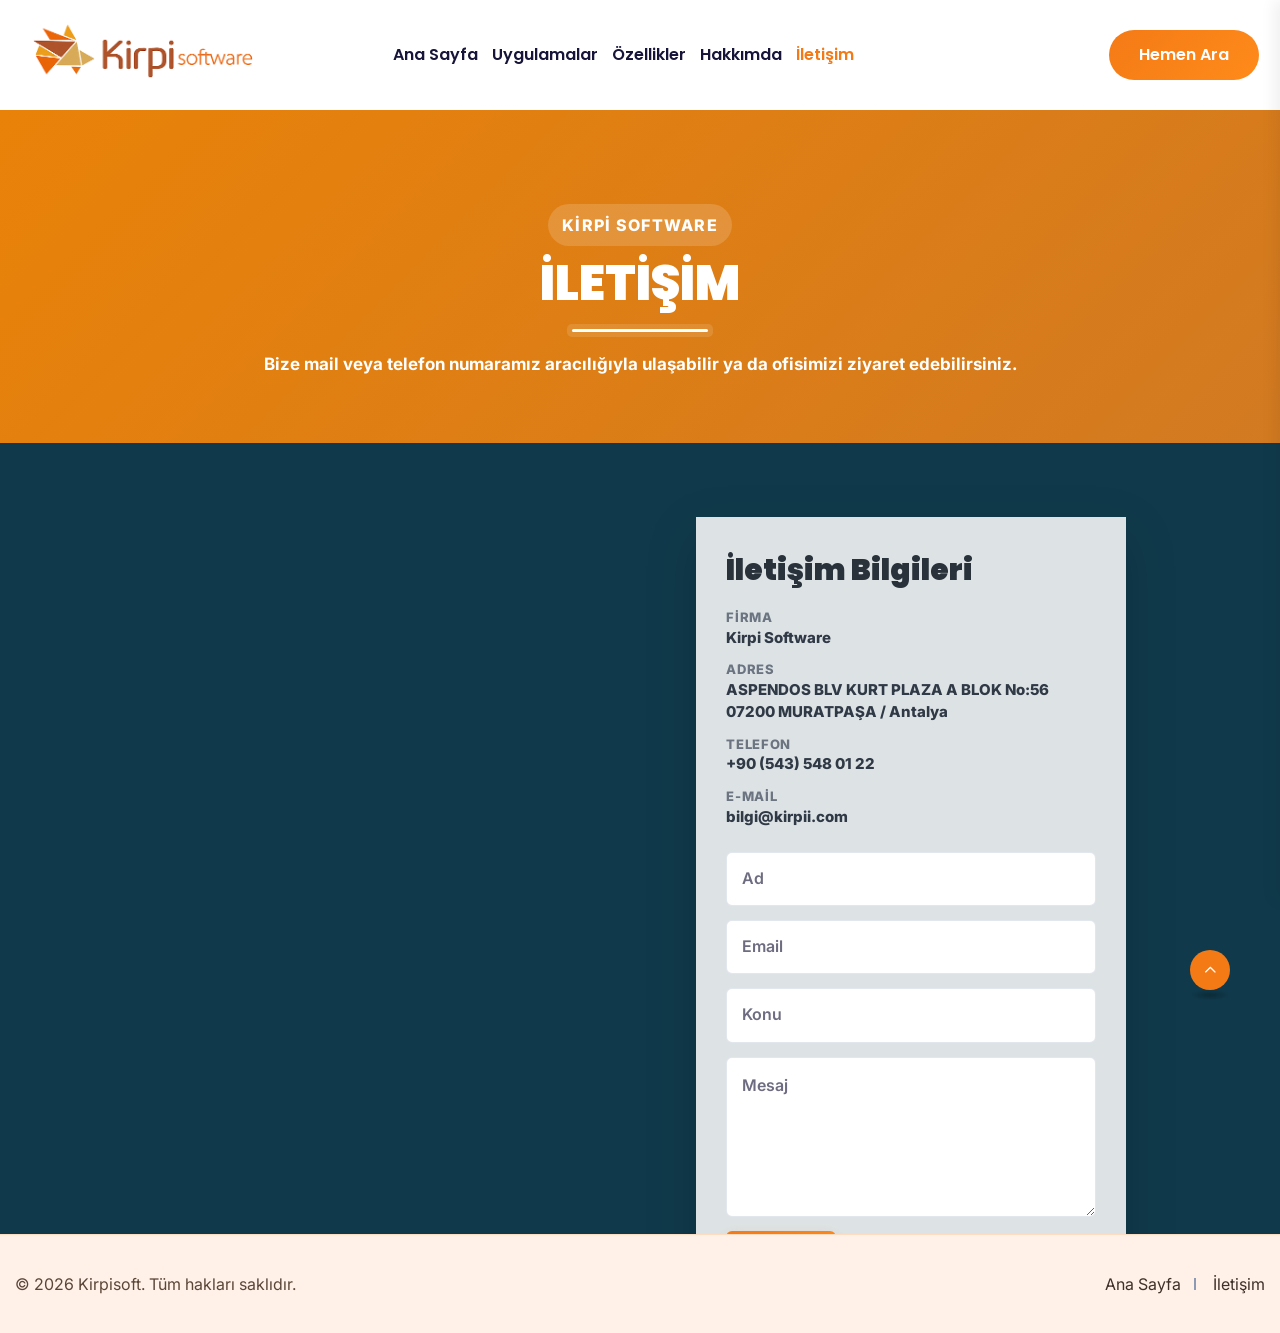
==== iletisim.html @ 0a29ffe2 "Add dedicated contact page" ====
<!doctype html>
<html class="no-js" lang="tr">

<head>
    <meta charset="utf-8">
    <meta http-equiv="x-ua-compatible" content="ie=edge">
    <title>İletişim - Kirpisoft</title>
    <meta name="description" content="Kirpisoft iletişim bilgileri, adres ve mesaj formu.">
    <meta name="viewport" content="width=device-width, initial-scale=1">

    <link rel="shortcut icon" type="image/x-icon" href="assets/img/favicon.png">
    <link rel="stylesheet" href="assets/css/bootstrap.min.css">
    <link rel="stylesheet" href="assets/css/animate.min.css">
    <link rel="stylesheet" href="assets/css/magnific-popup.css">
    <link rel="stylesheet" href="assets/css/fontawesome-all.min.css">
    <link rel="stylesheet" href="assets/css/flaticon-skillgro.css">
    <link rel="stylesheet" href="assets/css/flaticon-skillgro-new.css">
    <link rel="stylesheet" href="assets/css/swiper-bundle.min.css">
    <link rel="stylesheet" href="assets/css/default-icons.css">
    <link rel="stylesheet" href="assets/css/select2.min.css">
    <link rel="stylesheet" href="assets/css/odometer.css">
    <link rel="stylesheet" href="assets/css/aos.css">
    <link rel="stylesheet" href="assets/css/plyr.css">
    <link rel="stylesheet" href="assets/css/spacing.css">
    <link rel="stylesheet" href="assets/css/tg-cursor.css">
    <link rel="stylesheet" href="assets/css/main.css">
    <link rel="stylesheet" href="assets/css/kirpisoft-responsive.css">
    <link rel="stylesheet" href="assets/css/kirpisoft-brand.css">

    <style>
        .kirpisoft-logo{display:inline-flex;align-items:center;text-decoration:none}.tgmenu__action .mini-cart-icon{display:none}.header-search{display:none!important}
    </style>
</head>

<body>
    <button class="scroll__top scroll-to-target" data-target="html">
        <i class="tg-flaticon-arrowhead-up"></i>
    </button>

    <header>
        <div id="header-fixed-height"></div>
        <div id="sticky-header" class="tg-header__area tg-header__style-seven">
            <div class="container custom-container">
                <div class="row">
                    <div class="col-12">
                        <div class="tgmenu__wrap">
                            <nav class="tgmenu__nav">
                                <div class="logo">
                                    <a href="index.html" class="kirpisoft-logo"><img src="assets/img/logo/kirpisoftware-logo.png" alt="Kirpi software"></a>
                                </div>
                                <div class="tgmenu__navbar-wrap tgmenu__main-menu d-none d-xl-flex">
                                    <ul class="navigation">
                                        <li><a href="index.html">Ana Sayfa</a></li>
                                        <li><a href="index.html#uygulamalar">Uygulamalar</a></li>
                                        <li><a href="index.html#ozellikler">Özellikler</a></li>
                                        <li><a href="index.html#hakkimizda">Hakkımda</a></li>
                                        <li class="active"><a href="iletisim.html">İletişim</a></li>
                                    </ul>
                                </div>
                                <div class="tgmenu__action tgmenu__action-seven">
                                    <ul class="list-wrap">
                                        <li class="header-btn">
                                            <a href="tel:+905435480122" class="btn">Hemen Ara</a>
                                        </li>
                                    </ul>
                                </div>
                                <div class="mobile-login-btn">
                                    <a href="tel:+905435480122"><img src="assets/img/icons/user.svg" alt="" class="injectable"></a>
                                </div>
                                <div class="mobile-nav-toggler"><i class="tg-flaticon-menu-1"></i></div>
                            </nav>
                        </div>
                        <div class="tgmobile__menu">
                            <nav class="tgmobile__menu-box">
                                <div class="close-btn"><i class="tg-flaticon-close-1"></i></div>
                                <div class="nav-logo">
                                    <a href="index.html" class="kirpisoft-logo"><img src="assets/img/logo/kirpisoftware-logo.png" alt="Kirpi software"></a>
                                </div>
                                <div class="tgmobile__menu-outer"></div>
                                <div class="social-links">
                                    <ul class="list-wrap">
                                        <li><a href="tel:+905435480122"><i class="fas fa-phone"></i></a></li>
                                        <li><a href="mailto:bilgi@kirpii.com"><i class="fas fa-envelope"></i></a></li>
                                    </ul>
                                </div>
                            </nav>
                        </div>
                        <div class="tgmobile__menu-backdrop"></div>
                    </div>
                </div>
            </div>
        </div>
    </header>

    <main class="main-area fix">
        <section class="kirpisoft-contact-hero">
            <div class="container">
                <div class="kirpisoft-contact-heading text-center">
                    <span class="sub-title">Kirpi Software</span>
                    <h1>İletişim</h1>
                    <p>Bize mail veya telefon numaramız aracılığıyla ulaşabilir ya da ofisimizi ziyaret edebilirsiniz.</p>
                </div>
            </div>
        </section>

        <section class="kirpisoft-contact-map">
            <iframe title="Kirpi Software Konum" src="https://maps.google.com/maps?q=Aspendos%20Blv%20Kurt%20Plaza%20A%20Blok%20No%2056%2007200%20Muratpa%C5%9Fa%20Antalya&t=k&z=13&ie=UTF8&iwloc=&output=embed" loading="lazy"></iframe>
            <div class="kirpisoft-contact-card">
                <h2>İletişim Bilgileri</h2>
                <ul class="list-wrap kirpisoft-contact-list">
                    <li>
                        <span>Firma</span>
                        <strong>Kirpi Software</strong>
                    </li>
                    <li>
                        <span>Adres</span>
                        <strong>ASPENDOS BLV KURT PLAZA A BLOK No:56 07200 MURATPAŞA / Antalya</strong>
                    </li>
                    <li>
                        <span>Telefon</span>
                        <strong><a href="tel:+905435480122">+90 (543) 548 01 22</a></strong>
                    </li>
                    <li>
                        <span>E-mail</span>
                        <strong><a href="mailto:bilgi@kirpii.com">bilgi@kirpii.com</a></strong>
                    </li>
                </ul>
                <form class="kirpisoft-contact-form" action="mailto:bilgi@kirpii.com" method="post" enctype="text/plain">
                    <input type="text" name="Ad" placeholder="Ad">
                    <input type="email" name="Email" placeholder="Email">
                    <input type="text" name="Konu" placeholder="Konu">
                    <textarea name="Mesaj" placeholder="Mesaj"></textarea>
                    <button type="submit" class="btn">Gönder</button>
                </form>
            </div>
        </section>
    </main>

    <footer class="footer__area footer__area-five">
        <div class="footer__bottom-two">
            <div class="container">
                <div class="row align-items-center">
                    <div class="col-md-7">
                        <div class="copy-right-text">
                            <p>© 2026 Kirpisoft. Tüm hakları saklıdır.</p>
                        </div>
                    </div>
                    <div class="col-md-5">
                        <div class="footer__bottom-menu">
                            <ul class="list-wrap">
                                <li><a href="index.html">Ana Sayfa</a></li>
                                <li><a href="iletisim.html">İletişim</a></li>
                            </ul>
                        </div>
                    </div>
                </div>
            </div>
        </div>
    </footer>

    <script src="assets/js/vendor/jquery-3.6.0.min.js"></script>
    <script src="assets/js/bootstrap.min.js"></script>
    <script src="assets/js/imagesloaded.pkgd.min.js"></script>
    <script src="assets/js/jquery.magnific-popup.min.js"></script>
    <script src="assets/js/jquery.odometer.min.js"></script>
    <script src="assets/js/jquery.appear.js"></script>
    <script src="assets/js/tween-max.min.js"></script>
    <script src="assets/js/select2.min.js"></script>
    <script src="assets/js/swiper-bundle.min.js"></script>
    <script src="assets/js/jquery.marquee.min.js"></script>
    <script src="assets/js/tg-cursor.min.js"></script>
    <script src="assets/js/vivus.min.js"></script>
    <script src="assets/js/ajax-form.js"></script>
    <script src="assets/js/svg-inject.min.js"></script>
    <script src="assets/js/jquery.circleType.js"></script>
    <script src="assets/js/jquery.lettering.min.js"></script>
    <script src="assets/js/plyr.min.js"></script>
    <script src="assets/js/wow.min.js"></script>
    <script src="assets/js/aos.js"></script>
    <script src="assets/js/main.js"></script>
    <script>
        SVGInject(document.querySelectorAll("img.injectable"));
    </script>
</body>

</html>
---- assets/css/default-icons.css ----
@font-face {
    font-family: "flaticon_tg_default";
    src: url("../fonts/flat-icon/flaticon_tg_default.ttf?e3deef4d25a8a816ffcc2046eac5a266") format("truetype"),
url("../fonts/flat-icon/flaticon_tg_default.woff?e3deef4d25a8a816ffcc2046eac5a266") format("woff"),
url("../fonts/flat-icon/flaticon_tg_default.woff2?e3deef4d25a8a816ffcc2046eac5a266") format("woff2"),
url("../fonts/flat-icon/flaticon_tg_default.eot?e3deef4d25a8a816ffcc2046eac5a266#iefix") format("embedded-opentype"),
url("../fonts/flat-icon/flaticon_tg_default.svg?e3deef4d25a8a816ffcc2046eac5a266#flaticon_tg_default") format("svg");
}

i[class^="tg-flaticon-"]:before, i[class*=" tg-flaticon-"]:before {
    font-family: flaticon_tg_default !important;
    font-style: normal;
    font-weight: normal !important;
    font-variant: normal;
    text-transform: none;
    line-height: 1;
    -webkit-font-smoothing: antialiased;
    -moz-osx-font-smoothing: grayscale;
}
[class*="tg-flaticon-"] {
    display: block;
    line-height: 0;
}

.tg-flaticon-menu:before {
    content: "\f101";
}
.tg-flaticon-menu-1:before {
    content: "\f102";
}
.tg-flaticon-dots-menu:before {
    content: "\f103";
}
.tg-flaticon-menu-2:before {
    content: "\f104";
}
.tg-flaticon-close:before {
    content: "\f105";
}
.tg-flaticon-close-1:before {
    content: "\f106";
}
.tg-flaticon-arrowhead-up:before {
    content: "\f107";
}
.tg-flaticon-arrow-up:before {
    content: "\f108";
}
.tg-flaticon-plus:before {
    content: "\f109";
}
.tg-flaticon-minus-sign:before {
    content: "\f10a";
}
---- assets/css/spacing.css ----
.mt-5{margin-top:5px}.mt-10{margin-top:10px}.mt-15{margin-top:15px}.mt-20{margin-top:20px}.mt-25{margin-top:25px}.mt-30{margin-top:30px}.mt-35{margin-top:35px}.mt-40{margin-top:40px}.mt-45{margin-top:45px}.mt-50{margin-top:50px}.mt-55{margin-top:55px}.mt-60{margin-top:60px}.mt-65{margin-top:65px}.mt-70{margin-top:70px}.mt-75{margin-top:75px}.mt-80{margin-top:80px}.mt-85{margin-top:85px}.mt-90{margin-top:90px}.mt-95{margin-top:95px}.mt-100{margin-top:100px}.mt-105{margin-top:105px}.mt-110{margin-top:110px}.mt-115{margin-top:115px}.mt-120{margin-top:120px}.mt-125{margin-top:125px}.mt-130{margin-top:130px}.mt-135{margin-top:135px}.mt-140{margin-top:140px}.mt-145{margin-top:145px}.mt-150{margin-top:150px}.mt-155{margin-top:155px}.mt-160{margin-top:160px}.mt-165{margin-top:165px}.mt-170{margin-top:170px}.mt-175{margin-top:175px}.mt-180{margin-top:180px}.mt-185{margin-top:185px}.mt-190{margin-top:190px}.mt-195{margin-top:195px}.mt-200{margin-top:200px}.mt-205{margin-top:205px}.mt-210{margin-top:210px}.mt-215{margin-top:215px}.mt-220{margin-top:220px}.mt-225{margin-top:225px}.mt-230{margin-top:230px}.mt-235{margin-top:235px}.mt-240{margin-top:240px}.mt-245{margin-top:245px}.mt-250{margin-top:250px}.mb-5{margin-bottom:5px}.mb-10{margin-bottom:10px}.mb-15{margin-bottom:15px}.mb-20{margin-bottom:20px}.mb-25{margin-bottom:25px}.mb-30{margin-bottom:30px}.mb-35{margin-bottom:35px}.mb-40{margin-bottom:40px}.mb-45{margin-bottom:45px}.mb-50{margin-bottom:50px}.mb-55{margin-bottom:55px}.mb-60{margin-bottom:60px}.mb-65{margin-bottom:65px}.mb-70{margin-bottom:70px}.mb-75{margin-bottom:75px}.mb-80{margin-bottom:80px}.mb-85{margin-bottom:85px}.mb-90{margin-bottom:90px}.mb-95{margin-bottom:95px}.mb-100{margin-bottom:100px}.mb-105{margin-bottom:105px}.mb-110{margin-bottom:110px}.mb-115{margin-bottom:115px}.mb-120{margin-bottom:120px}.mb-125{margin-bottom:125px}.mb-130{margin-bottom:130px}.mb-135{margin-bottom:135px}.mb-140{margin-bottom:140px}.mb-145{margin-bottom:145px}.mb-150{margin-bottom:150px}.mb-155{margin-bottom:155px}.mb-160{margin-bottom:160px}.mb-165{margin-bottom:165px}.mb-170{margin-bottom:170px}.mb-175{margin-bottom:175px}.mb-180{margin-bottom:180px}.mb-185{margin-bottom:185px}.mb-190{margin-bottom:190px}.mb-195{margin-bottom:195px}.mb-200{margin-bottom:200px}.mb-205{margin-bottom:205px}.mb-210{margin-bottom:210px}.mb-215{margin-bottom:215px}.mb-220{margin-bottom:220px}.mb-225{margin-bottom:225px}.mb-230{margin-bottom:230px}.mb-235{margin-bottom:235px}.mb-240{margin-bottom:240px}.mb-245{margin-bottom:245px}.mb-250{margin-bottom:250px}.pt-5{padding-top:5px}.pt-10{padding-top:10px}.pt-15{padding-top:15px}.pt-20{padding-top:20px}.pt-25{padding-top:25px}.pt-30{padding-top:30px}.pt-35{padding-top:35px}.pt-40{padding-top:40px}.pt-45{padding-top:45px}.pt-50{padding-top:50px}.pt-55{padding-top:55px}.pt-60{padding-top:60px}.pt-65{padding-top:65px}.pt-70{padding-top:70px}.pt-75{padding-top:75px}.pt-80{padding-top:80px}.pt-85{padding-top:85px}.pt-90{padding-top:90px}.pt-95{padding-top:95px}.pt-100{padding-top:100px}.pt-105{padding-top:105px}.pt-110{padding-top:110px}.pt-115{padding-top:115px}.pt-120{padding-top:120px}.pt-125{padding-top:125px}.pt-130{padding-top:130px}.pt-135{padding-top:135px}.pt-140{padding-top:140px}.pt-145{padding-top:145px}.pt-150{padding-top:150px}.pt-155{padding-top:155px}.pt-160{padding-top:160px}.pt-165{padding-top:165px}.pt-170{padding-top:170px}.pt-175{padding-top:175px}.pt-180{padding-top:180px}.pt-185{padding-top:185px}.pt-190{padding-top:190px}.pt-195{padding-top:195px}.pt-200{padding-top:200px}.pt-205{padding-top:205px}.pt-210{padding-top:210px}.pt-215{padding-top:215px}.pt-220{padding-top:220px}.pt-225{padding-top:225px}.pt-230{padding-top:230px}.pt-235{padding-top:235px}.pt-240{padding-top:240px}.pt-245{padding-top:245px}.pt-250{padding-top:250px}.pb-5{padding-bottom:5px}.pb-10{padding-bottom:10px}.pb-15{padding-bottom:15px}.pb-20{padding-bottom:20px}.pb-25{padding-bottom:25px}.pb-30{padding-bottom:30px}.pb-35{padding-bottom:35px}.pb-40{padding-bottom:40px}.pb-45{padding-bottom:45px}.pb-50{padding-bottom:50px}.pb-55{padding-bottom:55px}.pb-60{padding-bottom:60px}.pb-65{padding-bottom:65px}.pb-70{padding-bottom:70px}.pb-75{padding-bottom:75px}.pb-80{padding-bottom:80px}.pb-85{padding-bottom:85px}.pb-90{padding-bottom:90px}.pb-95{padding-bottom:95px}.pb-100{padding-bottom:100px}.pb-105{padding-bottom:105px}.pb-110{padding-bottom:110px}.pb-115{padding-bottom:115px}.pb-120{padding-bottom:120px}.pb-125{padding-bottom:125px}.pb-130{padding-bottom:130px}.pb-135{padding-bottom:135px}.pb-140{padding-bottom:140px}.pb-145{padding-bottom:145px}.pb-150{padding-bottom:150px}.pb-155{padding-bottom:155px}.pb-160{padding-bottom:160px}.pb-165{padding-bottom:165px}.pb-170{padding-bottom:170px}.pb-175{padding-bottom:175px}.pb-180{padding-bottom:180px}.pb-185{padding-bottom:185px}.pb-190{padding-bottom:190px}.pb-195{padding-bottom:195px}.pb-200{padding-bottom:200px}.pb-205{padding-bottom:205px}.pb-210{padding-bottom:210px}.pb-215{padding-bottom:215px}.pb-220{padding-bottom:220px}.pb-225{padding-bottom:225px}.pb-230{padding-bottom:230px}.pb-235{padding-bottom:235px}.pb-240{padding-bottom:240px}.pb-245{padding-bottom:245px}.pb-250{padding-bottom:250px}
---- assets/css/tg-cursor.css ----
.cb-cursor {
    position: fixed;
    top: 0;
    left: 0;
    z-index: 1100;
    contain: layout style size;
    pointer-events: none;
    will-change: transform;
    -webkit-transition: opacity 3s, color 0.4s;
    -o-transition: opacity 3s, color 0.4s;
    -moz-transition: opacity 3s, color 0.4s;
    transition: opacity 3s, color 0.4s;
    /* mix-blend-mode: exclusion; */
}
.cb-cursor:before {
    content: "";
    position: absolute;
    top: -25px;
    left: -25px;
    width: 50px;
    height: 50px;
    -webkit-transform: scale(0);
    -moz-transform: scale(0);
    -ms-transform: scale(0);
    -o-transform: scale(0);
    transform: scale(0);
    background: var(--tg-theme-primary);
    -webkit-border-radius: 50%;
    -moz-border-radius: 50%;
    border-radius: 50%;
    -webkit-transition: opacity 1s, -webkit-transform 0.3s ease-in-out;
    transition: opacity 1s, -webkit-transform 0.3s ease-in-out;
    -o-transition: opacity 1s, -o-transform 0.3s ease-in-out;
    -moz-transition: transform 0.3s ease-in-out, opacity 1s, -moz-transform 0.3s ease-in-out;
    transition: transform 0.3s ease-in-out, opacity 1s;
    transition: transform 0.3s ease-in-out, opacity 1s, -webkit-transform 0.3s ease-in-out, -moz-transform 0.3s ease-in-out, -o-transform 0.3s ease-in-out;
    opacity: 1 !important;
}
.cb-cursor-text {
    position: absolute;
    top: -50px;
    left: -50px;
    width: 100px;
    height: 100px;
    display: -webkit-box;
    display: -webkit-flex;
    display: -moz-box;
    display: -ms-flexbox;
    display: flex;
    -webkit-box-align: center;
    -webkit-align-items: center;
    -moz-box-align: center;
    -ms-flex-align: center;
    align-items: center;
    -webkit-box-pack: center;
    -webkit-justify-content: center;
    -moz-box-pack: center;
    -ms-flex-pack: center;
    justify-content: center;
    -webkit-transform: scale(0) rotate(10deg);
    -moz-transform: scale(0) rotate(10deg);
    -ms-transform: scale(0) rotate(10deg);
    -o-transform: scale(0) rotate(10deg);
    transform: scale(0) rotate(10deg);
    opacity: 0;
    color: white;
    font-weight: 700;
    font-size: 14px;
    line-height: 18px;
    text-align: center;
    text-transform: uppercase;
    letter-spacing: 0;
    -webkit-transition: opacity 0.4s, -webkit-transform 0.3s;
    transition: opacity 0.4s, -webkit-transform 0.3s;
    -o-transition: opacity 0.4s, -o-transform 0.3s;
    -moz-transition: opacity 0.4s, transform 0.3s, -moz-transform 0.3s;
    transition: opacity 0.4s, transform 0.3s;
    transition: opacity 0.4s, transform 0.3s, -webkit-transform 0.3s, -moz-transform 0.3s, -o-transform 0.3s;
}
@supports (mix-blend-mode: exclusion) {
    .cb-cursor.-exclusion,
    .cb-cursor.-opaque {
        mix-blend-mode: exclusion;
    }
}
@supports (mix-blend-mode: exclusion) {
    .cb-cursor.-exclusion:before,
    .cb-cursor.-opaque:before {
        background: white;
    }
}
.cb-cursor.-normal, .cb-cursor.-text {
    mix-blend-mode: normal;
}
.cb-cursor.-black {
    color: #182029;
}
.cb-cursor.-black::before {
    background: currentColor;
    opacity: .95 !important;
}
.cb-cursor.-theme {
    color: var(--tg-theme-primary);
}
.cb-cursor.-theme .cb-cursor-text {
    font-weight: var(--tg-fw-extra-bold);
    color: var(--tg-common-color-black-2);
}
.cb-cursor.-theme::before {
    background: currentColor;
    opacity: .95 !important;
}
.cb-cursor.-inverse {
    color: white;
}
.cb-cursor.-visible:before {
    -webkit-transform: scale(0.2);
    -moz-transform: scale(0.2);
    -ms-transform: scale(0.2);
    -o-transform: scale(0.2);
    transform: scale(0.2);
}
.cb-cursor.-visible.-active:before {
    -webkit-transform: scale(0.23);
    -moz-transform: scale(0.23);
    -ms-transform: scale(0.23);
    -o-transform: scale(0.23);
    transform: scale(0.23);
    -webkit-transition-duration: 0.2s;
    -moz-transition-duration: 0.2s;
    -o-transition-duration: 0.2s;
    transition-duration: 0.2s;
}
.cb-cursor.-pointer:before {
    -webkit-transform: scale(0.15);
    -moz-transform: scale(0.15);
    -ms-transform: scale(0.15);
    -o-transform: scale(0.15);
    transform: scale(0.15);
}
.cb-cursor.-text:before {
    opacity: 0.85;
    -webkit-transform: scale(1.7);
    -moz-transform: scale(1.7);
    -ms-transform: scale(1.7);
    -o-transform: scale(1.7);
    transform: scale(1.7);
}
.cb-cursor.-text .cb-cursor-text {
    opacity: 1;
    -webkit-transform: scale(1);
    -moz-transform: scale(1);
    -ms-transform: scale(1);
    -o-transform: scale(1);
    transform: scale(1);
}
.cb-cursor.-text.-active:before {
    -webkit-transform: scale(1.6);
    -moz-transform: scale(1.6);
    -ms-transform: scale(1.6);
    -o-transform: scale(1.6);
    transform: scale(1.6);
    -webkit-transition-duration: 0.2s;
    -moz-transition-duration: 0.2s;
    -o-transition-duration: 0.2s;
    transition-duration: 0.2s;
}
.cb-cursor.-opaque:before {
    -webkit-transform: scale(1.32);
    -moz-transform: scale(1.32);
    -ms-transform: scale(1.32);
    -o-transform: scale(1.32);
    transform: scale(1.32);
}
.cb-cursor.-opaque.-active:before {
    -webkit-transform: scale(1.2);
    -moz-transform: scale(1.2);
    -ms-transform: scale(1.2);
    -o-transform: scale(1.2);
    transform: scale(1.2);
}
.cb-cursor.-lg:before {
    -webkit-transform: scale(2);
    -moz-transform: scale(2);
    -ms-transform: scale(2);
    -o-transform: scale(2);
    transform: scale(2);
}
.cb-cursor.-hidden:before {
    -webkit-transform: scale(0);
    -moz-transform: scale(0);
    -ms-transform: scale(0);
    -o-transform: scale(0);
    transform: scale(0);
}
@media (max-width: 767.98px) {
    .cb-cursor {
        display: none !important;
    }
}
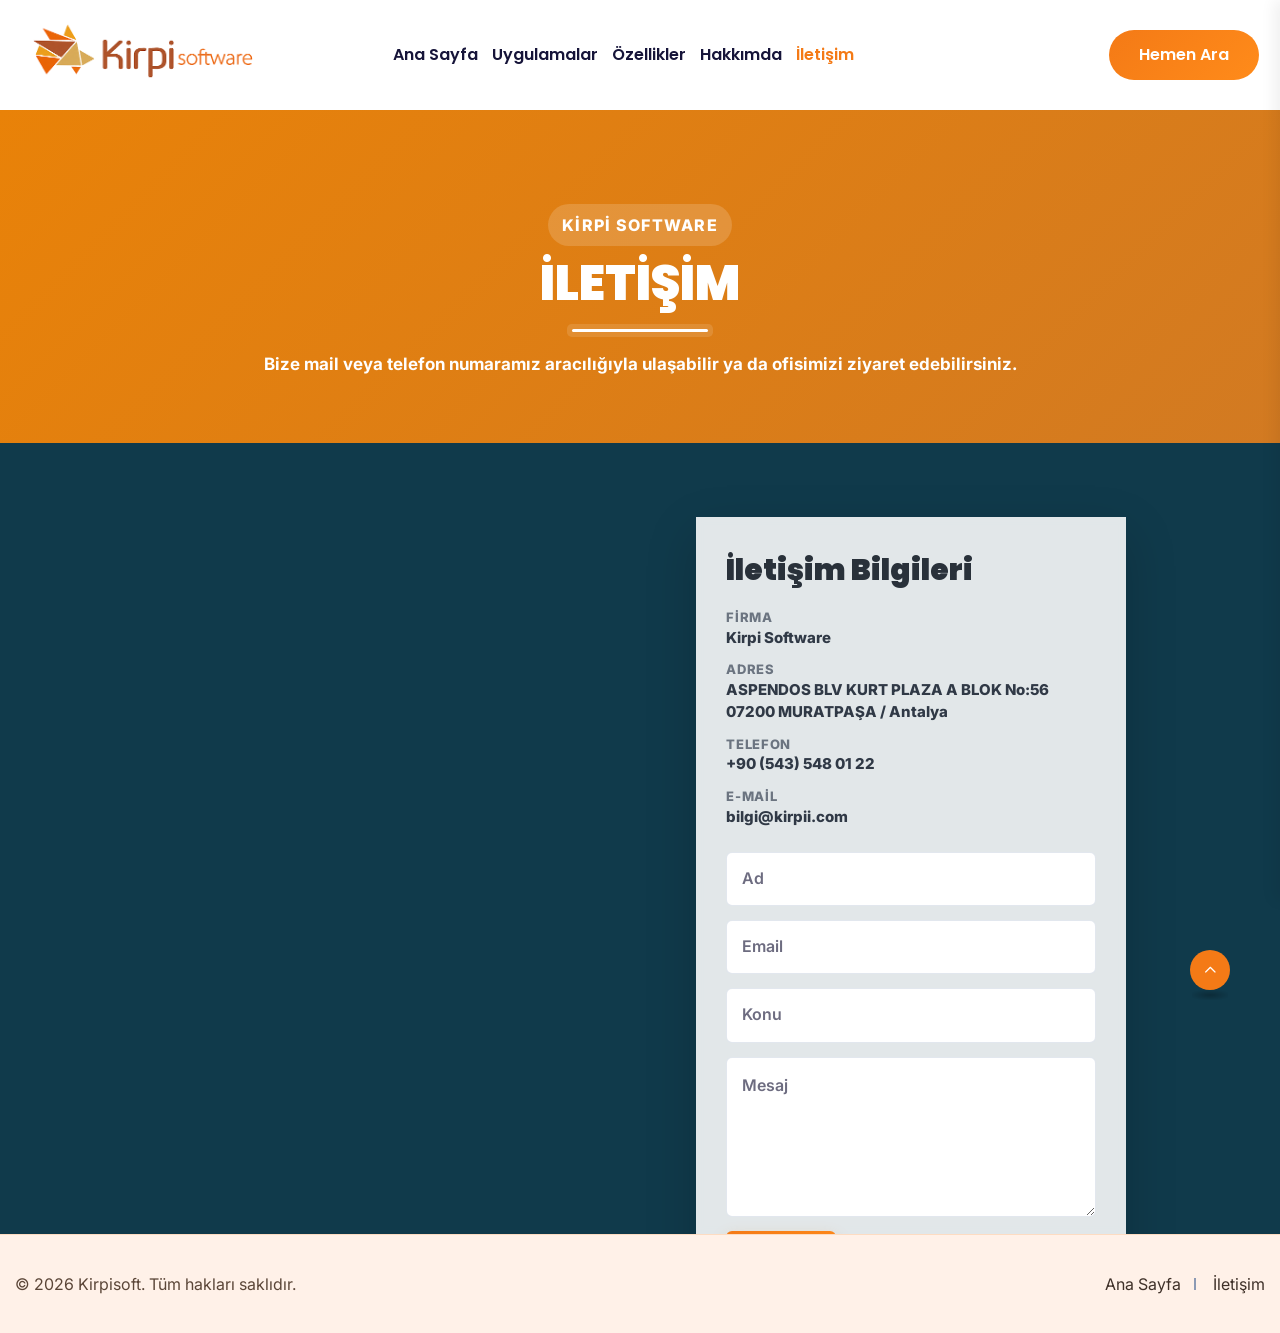
==== commit 1850d67d: "Fix contact page layout" ====
--- a/iletisim.html
+++ b/iletisim.html
@@ -29,6 +29,28 @@
 
     <style>
         .kirpisoft-logo{display:inline-flex;align-items:center;text-decoration:none}.tgmenu__action .mini-cart-icon{display:none}.header-search{display:none!important}
+        .kirpisoft-contact-hero{padding:94px 0 64px;background:linear-gradient(135deg,#e98208,#d27a22);color:#fff;}
+        .kirpisoft-contact-heading .sub-title{display:inline-flex;margin-bottom:12px;padding:7px 14px;border-radius:999px;background:rgba(255,255,255,.16);color:#fff!important;font-weight:800;letter-spacing:.08em;text-transform:uppercase;}
+        .kirpisoft-contact-heading h1{margin-bottom:18px;color:#fff;font-size:48px;line-height:1.1;font-weight:900;text-transform:uppercase;}
+        .kirpisoft-contact-heading h1:after{content:"";display:block;width:136px;height:3px;margin:18px auto 0;background:#fff;border-radius:999px;box-shadow:0 0 0 5px rgba(255,255,255,.12);}
+        .kirpisoft-contact-heading p{max-width:760px;margin:0 auto;color:#fff;font-size:17px;font-weight:700;line-height:1.7;}
+        .kirpisoft-contact-map{position:relative;min-height:720px;background:#0f2f3f;overflow:hidden;}
+        .kirpisoft-contact-map iframe{position:absolute;inset:0;width:100%;height:100%;border:0;filter:saturate(.78) contrast(.94);}
+        .kirpisoft-contact-map:before{content:"";position:absolute;inset:0;background:rgba(18,80,98,.34);pointer-events:none;z-index:1;}
+        .kirpisoft-contact-card{position:relative;z-index:2;width:min(430px,calc(100% - 32px));margin-left:auto;margin-right:12%;top:74px;padding:34px 30px;background:rgba(255,255,255,.88);box-shadow:0 18px 48px rgba(0,0,0,.18);backdrop-filter:blur(4px);}
+        .kirpisoft-contact-card h2{margin-bottom:18px;color:#29313a;font-size:30px;font-weight:900;}
+        .kirpisoft-contact-list{margin-bottom:24px;}
+        .kirpisoft-contact-list li{margin-bottom:12px;color:#4a5663;line-height:1.45;}
+        .kirpisoft-contact-list span{display:block;color:#6b7480;font-size:13px;font-weight:800;text-transform:uppercase;letter-spacing:.05em;}
+        .kirpisoft-contact-list strong{display:block;color:#303946;font-size:15px;font-weight:800;}
+        .kirpisoft-contact-list a{color:#303946;text-decoration:none;}
+        .kirpisoft-contact-form{display:grid;gap:14px;}
+        .kirpisoft-contact-form input,.kirpisoft-contact-form textarea{width:100%;border:1px solid rgba(18,59,115,.12);border-radius:6px;background:#fff;padding:13px 15px;color:#303946;font-size:15px;font-weight:600;outline:none;}
+        .kirpisoft-contact-form textarea{min-height:160px;resize:vertical;}
+        .kirpisoft-contact-form input:focus,.kirpisoft-contact-form textarea:focus{border-color:#e98208;box-shadow:0 0 0 3px rgba(233,130,8,.13);}
+        .kirpisoft-contact-form .btn{justify-self:start;border-radius:6px;padding:13px 24px;}
+        @media(max-width:991px){.kirpisoft-contact-map{min-height:auto;padding:420px 0 48px}.kirpisoft-contact-map iframe{height:420px;bottom:auto}.kirpisoft-contact-card{top:0;margin:0 auto}}
+        @media(max-width:767px){.kirpisoft-contact-hero{padding:72px 0 48px}.kirpisoft-contact-heading h1{font-size:36px}.kirpisoft-contact-map{padding-top:320px}.kirpisoft-contact-map iframe{height:320px}.kirpisoft-contact-card{padding:28px 22px}.kirpisoft-contact-card h2{font-size:25px}}
     </style>
 </head>
 
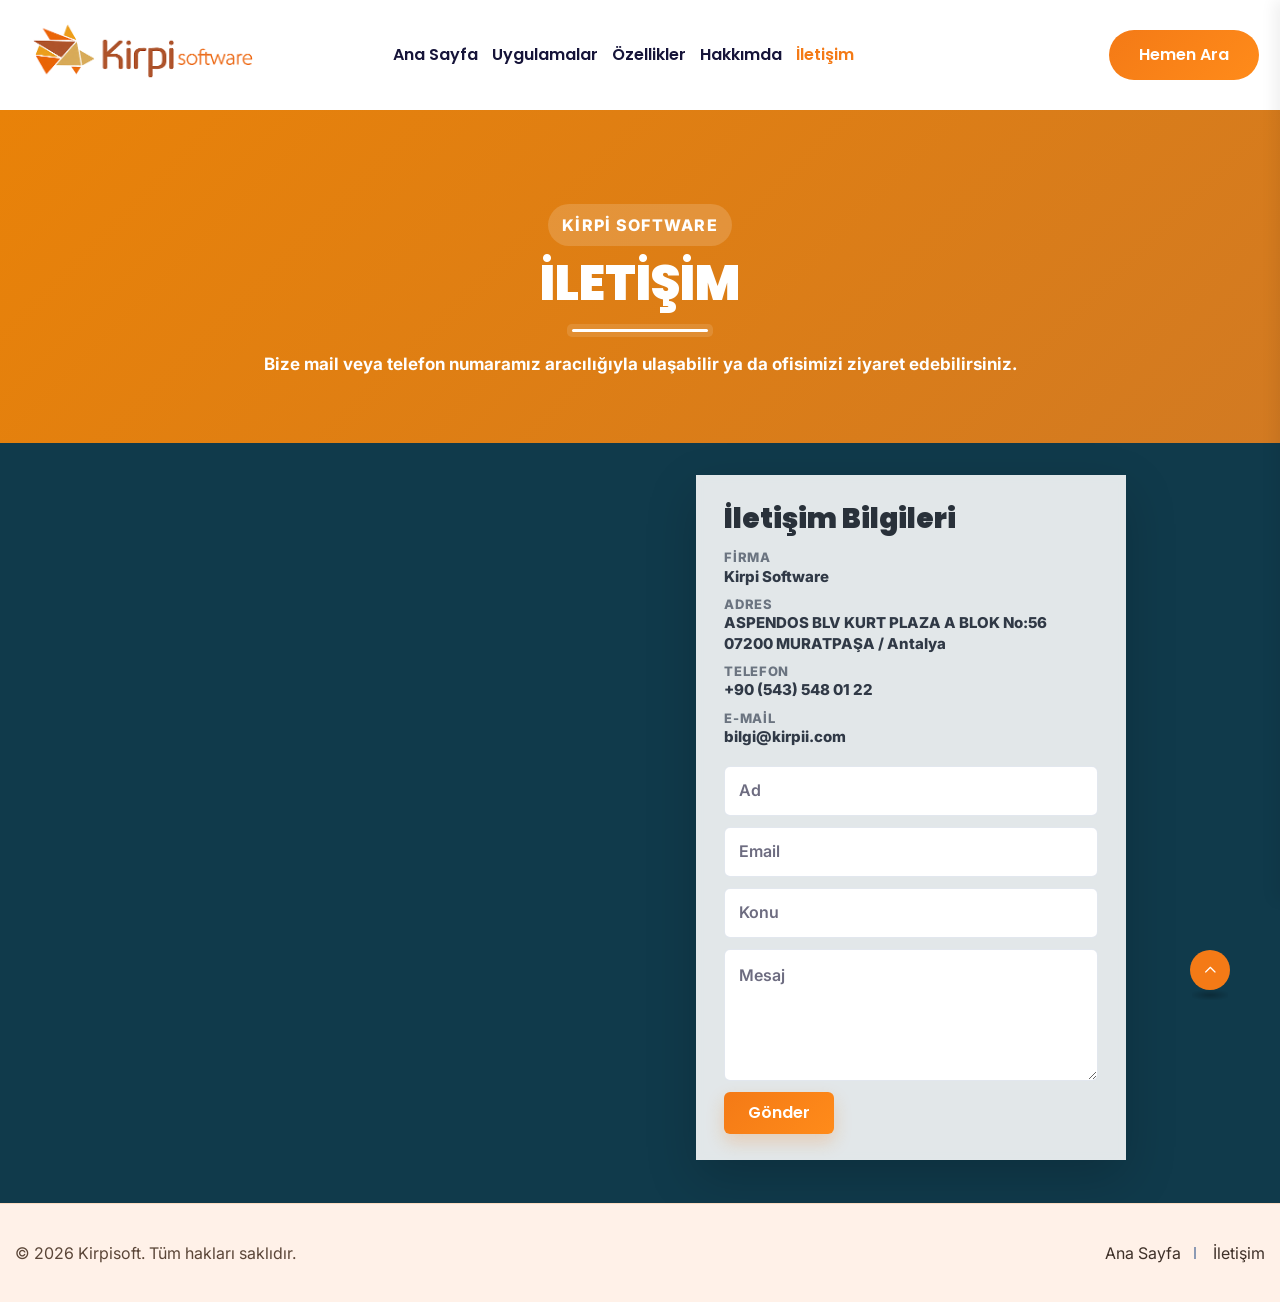
==== commit e2cf535b: "Tighten contact form layout" ====
--- a/iletisim.html
+++ b/iletisim.html
@@ -34,21 +34,21 @@
         .kirpisoft-contact-heading h1{margin-bottom:18px;color:#fff;font-size:48px;line-height:1.1;font-weight:900;text-transform:uppercase;}
         .kirpisoft-contact-heading h1:after{content:"";display:block;width:136px;height:3px;margin:18px auto 0;background:#fff;border-radius:999px;box-shadow:0 0 0 5px rgba(255,255,255,.12);}
         .kirpisoft-contact-heading p{max-width:760px;margin:0 auto;color:#fff;font-size:17px;font-weight:700;line-height:1.7;}
-        .kirpisoft-contact-map{position:relative;min-height:720px;background:#0f2f3f;overflow:hidden;}
+        .kirpisoft-contact-map{position:relative;min-height:760px;background:#0f2f3f;overflow:hidden;}
         .kirpisoft-contact-map iframe{position:absolute;inset:0;width:100%;height:100%;border:0;filter:saturate(.78) contrast(.94);}
         .kirpisoft-contact-map:before{content:"";position:absolute;inset:0;background:rgba(18,80,98,.34);pointer-events:none;z-index:1;}
-        .kirpisoft-contact-card{position:relative;z-index:2;width:min(430px,calc(100% - 32px));margin-left:auto;margin-right:12%;top:74px;padding:34px 30px;background:rgba(255,255,255,.88);box-shadow:0 18px 48px rgba(0,0,0,.18);backdrop-filter:blur(4px);}
-        .kirpisoft-contact-card h2{margin-bottom:18px;color:#29313a;font-size:30px;font-weight:900;}
-        .kirpisoft-contact-list{margin-bottom:24px;}
-        .kirpisoft-contact-list li{margin-bottom:12px;color:#4a5663;line-height:1.45;}
+        .kirpisoft-contact-card{position:relative;z-index:2;width:min(430px,calc(100% - 32px));margin-left:auto;margin-right:12%;top:32px;padding:26px 28px;background:rgba(255,255,255,.88);box-shadow:0 18px 48px rgba(0,0,0,.18);backdrop-filter:blur(4px);}
+        .kirpisoft-contact-card h2{margin-bottom:12px;color:#29313a;font-size:28px;font-weight:900;}
+        .kirpisoft-contact-list{margin-bottom:18px;}
+        .kirpisoft-contact-list li{margin-bottom:9px;color:#4a5663;line-height:1.35;}
         .kirpisoft-contact-list span{display:block;color:#6b7480;font-size:13px;font-weight:800;text-transform:uppercase;letter-spacing:.05em;}
         .kirpisoft-contact-list strong{display:block;color:#303946;font-size:15px;font-weight:800;}
         .kirpisoft-contact-list a{color:#303946;text-decoration:none;}
-        .kirpisoft-contact-form{display:grid;gap:14px;}
-        .kirpisoft-contact-form input,.kirpisoft-contact-form textarea{width:100%;border:1px solid rgba(18,59,115,.12);border-radius:6px;background:#fff;padding:13px 15px;color:#303946;font-size:15px;font-weight:600;outline:none;}
-        .kirpisoft-contact-form textarea{min-height:160px;resize:vertical;}
+        .kirpisoft-contact-form{display:grid;gap:11px;}
+        .kirpisoft-contact-form input,.kirpisoft-contact-form textarea{width:100%;border:1px solid rgba(18,59,115,.12);border-radius:6px;background:#fff;padding:11px 14px;color:#303946;font-size:15px;font-weight:600;outline:none;}
+        .kirpisoft-contact-form textarea{min-height:132px;resize:vertical;}
         .kirpisoft-contact-form input:focus,.kirpisoft-contact-form textarea:focus{border-color:#e98208;box-shadow:0 0 0 3px rgba(233,130,8,.13);}
-        .kirpisoft-contact-form .btn{justify-self:start;border-radius:6px;padding:13px 24px;}
+        .kirpisoft-contact-form .btn{justify-self:start;border-radius:6px;padding:12px 24px;}
         @media(max-width:991px){.kirpisoft-contact-map{min-height:auto;padding:420px 0 48px}.kirpisoft-contact-map iframe{height:420px;bottom:auto}.kirpisoft-contact-card{top:0;margin:0 auto}}
         @media(max-width:767px){.kirpisoft-contact-hero{padding:72px 0 48px}.kirpisoft-contact-heading h1{font-size:36px}.kirpisoft-contact-map{padding-top:320px}.kirpisoft-contact-map iframe{height:320px}.kirpisoft-contact-card{padding:28px 22px}.kirpisoft-contact-card h2{font-size:25px}}
     </style>
--- a/assets/css/kirpisoft-brand.css
+++ b/assets/css/kirpisoft-brand.css
@@ -224,21 +224,21 @@
 .kirpisoft-contact-heading h1{margin-bottom:18px;color:#fff;font-size:48px;line-height:1.1;font-weight:900;text-transform:uppercase;}
 .kirpisoft-contact-heading h1:after{content:"";display:block;width:136px;height:3px;margin:18px auto 0;background:#fff;border-radius:999px;box-shadow:0 0 0 5px rgba(255,255,255,.12);}
 .kirpisoft-contact-heading p{max-width:760px;margin:0 auto;color:#fff;font-size:17px;font-weight:700;line-height:1.7;}
-.kirpisoft-contact-map{position:relative;min-height:720px;background:#0f2f3f;overflow:hidden;}
+.kirpisoft-contact-map{position:relative;min-height:760px;background:#0f2f3f;overflow:hidden;}
 .kirpisoft-contact-map iframe{position:absolute;inset:0;width:100%;height:100%;border:0;filter:saturate(.78) contrast(.94);}
 .kirpisoft-contact-map:before{content:"";position:absolute;inset:0;background:rgba(18,80,98,.34);pointer-events:none;z-index:1;}
-.kirpisoft-contact-card{position:relative;z-index:2;width:min(430px,calc(100% - 32px));margin-left:auto;margin-right:12%;top:74px;padding:34px 30px;background:rgba(255,255,255,.86);box-shadow:0 18px 48px rgba(0,0,0,.18);backdrop-filter:blur(4px);}
-.kirpisoft-contact-card h2{margin-bottom:18px;color:#29313a;font-size:30px;font-weight:900;}
-.kirpisoft-contact-list{margin-bottom:24px;}
-.kirpisoft-contact-list li{margin-bottom:12px;color:#4a5663;line-height:1.45;}
+.kirpisoft-contact-card{position:relative;z-index:2;width:min(430px,calc(100% - 32px));margin-left:auto;margin-right:12%;top:32px;padding:26px 28px;background:rgba(255,255,255,.86);box-shadow:0 18px 48px rgba(0,0,0,.18);backdrop-filter:blur(4px);}
+.kirpisoft-contact-card h2{margin-bottom:12px;color:#29313a;font-size:28px;font-weight:900;}
+.kirpisoft-contact-list{margin-bottom:18px;}
+.kirpisoft-contact-list li{margin-bottom:9px;color:#4a5663;line-height:1.35;}
 .kirpisoft-contact-list span{display:block;color:#6b7480;font-size:13px;font-weight:800;text-transform:uppercase;letter-spacing:.05em;}
 .kirpisoft-contact-list strong{display:block;color:#303946;font-size:15px;font-weight:800;}
 .kirpisoft-contact-list a{color:#303946;text-decoration:none;}
-.kirpisoft-contact-form{display:grid;gap:14px;}
-.kirpisoft-contact-form input,.kirpisoft-contact-form textarea{width:100%;border:1px solid rgba(18,59,115,.12);border-radius:6px;background:#fff;padding:13px 15px;color:#303946;font-size:15px;font-weight:600;outline:none;}
-.kirpisoft-contact-form textarea{min-height:160px;resize:vertical;}
+.kirpisoft-contact-form{display:grid;gap:11px;}
+.kirpisoft-contact-form input,.kirpisoft-contact-form textarea{width:100%;border:1px solid rgba(18,59,115,.12);border-radius:6px;background:#fff;padding:11px 14px;color:#303946;font-size:15px;font-weight:600;outline:none;}
+.kirpisoft-contact-form textarea{min-height:132px;resize:vertical;}
 .kirpisoft-contact-form input:focus,.kirpisoft-contact-form textarea:focus{border-color:#e98208;box-shadow:0 0 0 3px rgba(233,130,8,.13);}
-.kirpisoft-contact-form .btn{justify-self:start;border-radius:6px;padding:13px 24px;}
+.kirpisoft-contact-form .btn{justify-self:start;border-radius:6px;padding:12px 24px;}
 
 @media(max-width:991px){
   .kirpisoft-contact-map{min-height:auto;padding:420px 0 48px;}
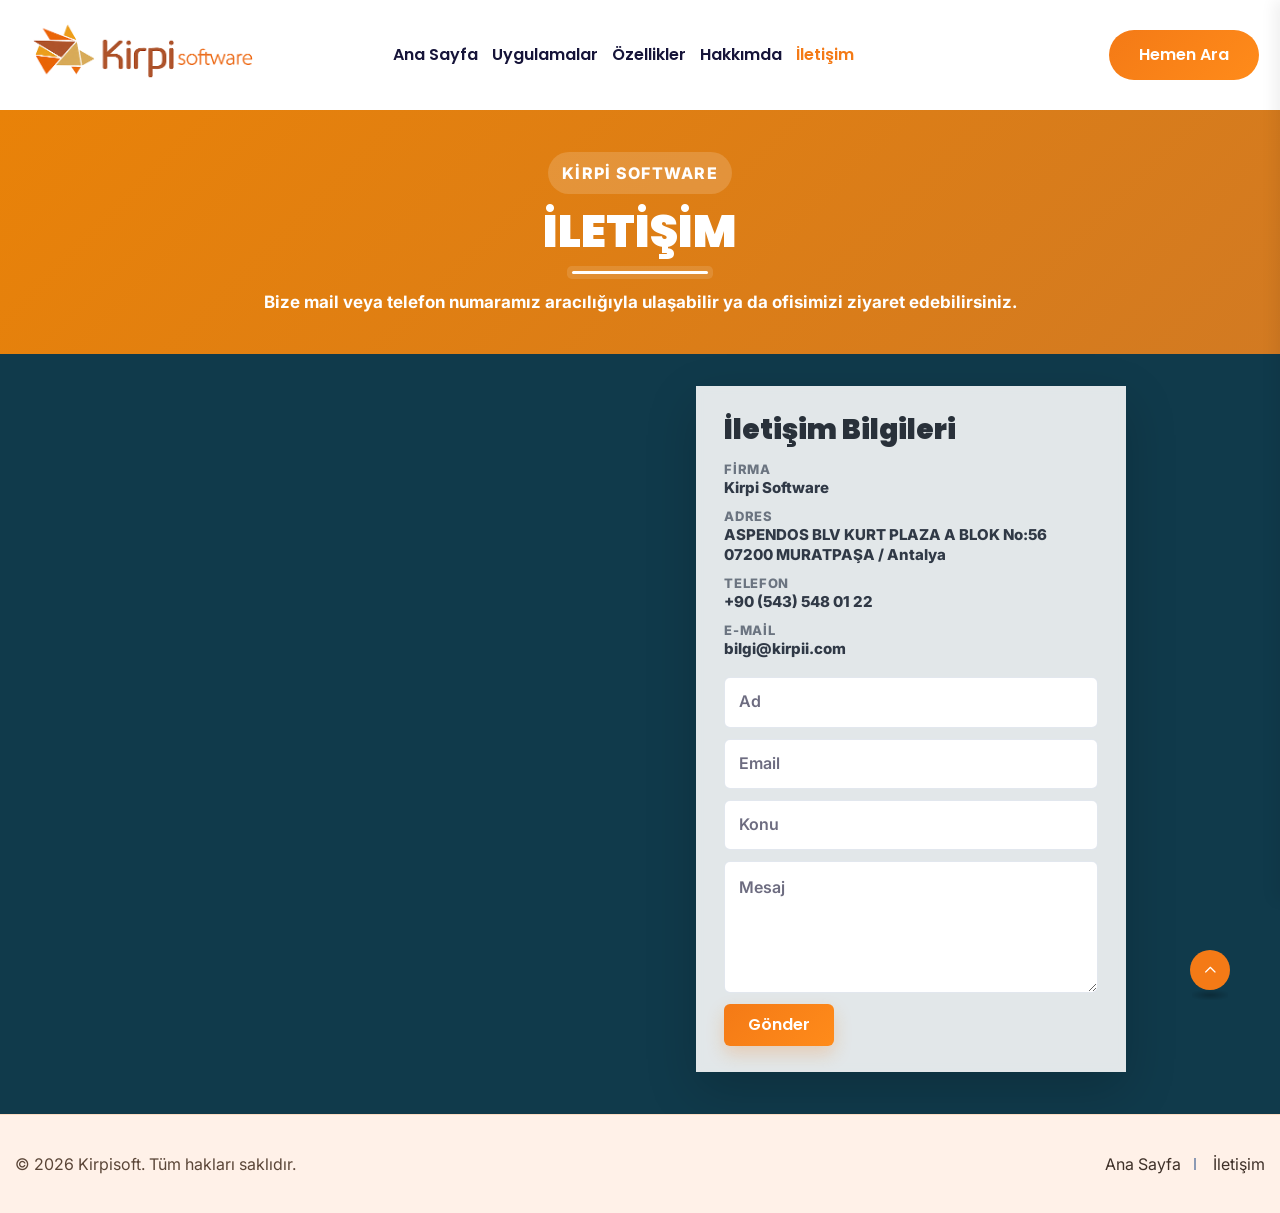
==== commit 2a8d5461: "Reduce contact hero spacing" ====
--- a/iletisim.html
+++ b/iletisim.html
@@ -29,10 +29,10 @@
 
     <style>
         .kirpisoft-logo{display:inline-flex;align-items:center;text-decoration:none}.tgmenu__action .mini-cart-icon{display:none}.header-search{display:none!important}
-        .kirpisoft-contact-hero{padding:94px 0 64px;background:linear-gradient(135deg,#e98208,#d27a22);color:#fff;}
+        .kirpisoft-contact-hero{padding:42px 0 38px;background:linear-gradient(135deg,#e98208,#d27a22);color:#fff;}
         .kirpisoft-contact-heading .sub-title{display:inline-flex;margin-bottom:12px;padding:7px 14px;border-radius:999px;background:rgba(255,255,255,.16);color:#fff!important;font-weight:800;letter-spacing:.08em;text-transform:uppercase;}
-        .kirpisoft-contact-heading h1{margin-bottom:18px;color:#fff;font-size:48px;line-height:1.1;font-weight:900;text-transform:uppercase;}
-        .kirpisoft-contact-heading h1:after{content:"";display:block;width:136px;height:3px;margin:18px auto 0;background:#fff;border-radius:999px;box-shadow:0 0 0 5px rgba(255,255,255,.12);}
+        .kirpisoft-contact-heading h1{margin-bottom:14px;color:#fff;font-size:46px;line-height:1.1;font-weight:900;text-transform:uppercase;}
+        .kirpisoft-contact-heading h1:after{content:"";display:block;width:136px;height:3px;margin:14px auto 0;background:#fff;border-radius:999px;box-shadow:0 0 0 5px rgba(255,255,255,.12);}
         .kirpisoft-contact-heading p{max-width:760px;margin:0 auto;color:#fff;font-size:17px;font-weight:700;line-height:1.7;}
         .kirpisoft-contact-map{position:relative;min-height:760px;background:#0f2f3f;overflow:hidden;}
         .kirpisoft-contact-map iframe{position:absolute;inset:0;width:100%;height:100%;border:0;filter:saturate(.78) contrast(.94);}
@@ -50,7 +50,7 @@
         .kirpisoft-contact-form input:focus,.kirpisoft-contact-form textarea:focus{border-color:#e98208;box-shadow:0 0 0 3px rgba(233,130,8,.13);}
         .kirpisoft-contact-form .btn{justify-self:start;border-radius:6px;padding:12px 24px;}
         @media(max-width:991px){.kirpisoft-contact-map{min-height:auto;padding:420px 0 48px}.kirpisoft-contact-map iframe{height:420px;bottom:auto}.kirpisoft-contact-card{top:0;margin:0 auto}}
-        @media(max-width:767px){.kirpisoft-contact-hero{padding:72px 0 48px}.kirpisoft-contact-heading h1{font-size:36px}.kirpisoft-contact-map{padding-top:320px}.kirpisoft-contact-map iframe{height:320px}.kirpisoft-contact-card{padding:28px 22px}.kirpisoft-contact-card h2{font-size:25px}}
+        @media(max-width:767px){.kirpisoft-contact-hero{padding:34px 0 32px}.kirpisoft-contact-heading h1{font-size:36px}.kirpisoft-contact-map{padding-top:320px}.kirpisoft-contact-map iframe{height:320px}.kirpisoft-contact-card{padding:28px 22px}.kirpisoft-contact-card h2{font-size:25px}}
     </style>
 </head>
 
--- a/assets/css/kirpisoft-brand.css
+++ b/assets/css/kirpisoft-brand.css
@@ -219,10 +219,10 @@
 @media(max-width:767px){.kirpisoft-modules-area .section__title{padding-left:20px;padding-right:20px}.kirpisoft-modules-area .section__title .title{font-size:28px;line-height:1.25}.kirpisoft-card,.kirpisoft-about-card{padding:28px 24px}.kirpisoft-about-text{padding:28px 24px}.kirpisoft-cta-box{padding:32px 24px}.kirpisoft-cta-box h2{font-size:24px}}
 
 /* Kirpii.com inspired contact page */
-.kirpisoft-contact-hero{padding:94px 0 64px;background:linear-gradient(135deg,#e98208,#d27a22);color:#fff;}
+.kirpisoft-contact-hero{padding:42px 0 38px;background:linear-gradient(135deg,#e98208,#d27a22);color:#fff;}
 .kirpisoft-contact-heading .sub-title{display:inline-flex;margin-bottom:12px;padding:7px 14px;border-radius:999px;background:rgba(255,255,255,.16);color:#fff!important;font-weight:800;letter-spacing:.08em;text-transform:uppercase;}
-.kirpisoft-contact-heading h1{margin-bottom:18px;color:#fff;font-size:48px;line-height:1.1;font-weight:900;text-transform:uppercase;}
-.kirpisoft-contact-heading h1:after{content:"";display:block;width:136px;height:3px;margin:18px auto 0;background:#fff;border-radius:999px;box-shadow:0 0 0 5px rgba(255,255,255,.12);}
+.kirpisoft-contact-heading h1{margin-bottom:14px;color:#fff;font-size:46px;line-height:1.1;font-weight:900;text-transform:uppercase;}
+.kirpisoft-contact-heading h1:after{content:"";display:block;width:136px;height:3px;margin:14px auto 0;background:#fff;border-radius:999px;box-shadow:0 0 0 5px rgba(255,255,255,.12);}
 .kirpisoft-contact-heading p{max-width:760px;margin:0 auto;color:#fff;font-size:17px;font-weight:700;line-height:1.7;}
 .kirpisoft-contact-map{position:relative;min-height:760px;background:#0f2f3f;overflow:hidden;}
 .kirpisoft-contact-map iframe{position:absolute;inset:0;width:100%;height:100%;border:0;filter:saturate(.78) contrast(.94);}
@@ -246,7 +246,7 @@
   .kirpisoft-contact-card{top:0;margin:0 auto;}
 }
 @media(max-width:767px){
-  .kirpisoft-contact-hero{padding:72px 0 48px;}
+  .kirpisoft-contact-hero{padding:34px 0 32px;}
   .kirpisoft-contact-heading h1{font-size:36px;}
   .kirpisoft-contact-map{padding-top:320px;}
   .kirpisoft-contact-map iframe{height:320px;}
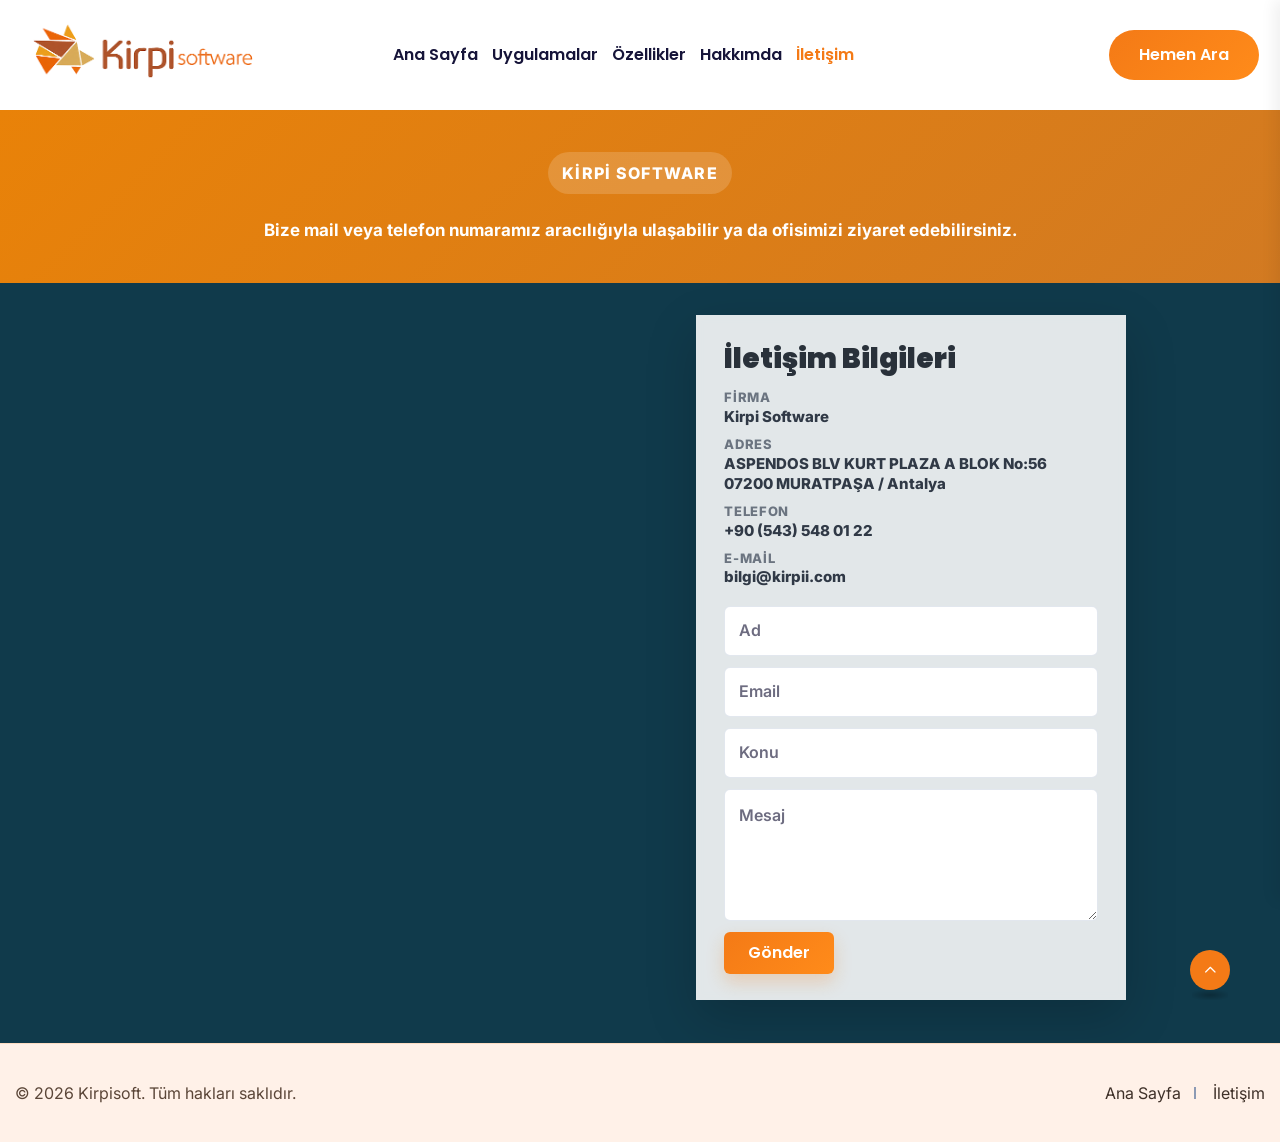
==== commit f9b3ac21: "Remove contact page title" ====
--- a/iletisim.html
+++ b/iletisim.html
@@ -33,7 +33,7 @@
         .kirpisoft-contact-heading .sub-title{display:inline-flex;margin-bottom:12px;padding:7px 14px;border-radius:999px;background:rgba(255,255,255,.16);color:#fff!important;font-weight:800;letter-spacing:.08em;text-transform:uppercase;}
         .kirpisoft-contact-heading h1{margin-bottom:14px;color:#fff;font-size:46px;line-height:1.1;font-weight:900;text-transform:uppercase;}
         .kirpisoft-contact-heading h1:after{content:"";display:block;width:136px;height:3px;margin:14px auto 0;background:#fff;border-radius:999px;box-shadow:0 0 0 5px rgba(255,255,255,.12);}
-        .kirpisoft-contact-heading p{max-width:760px;margin:0 auto;color:#fff;font-size:17px;font-weight:700;line-height:1.7;}
+        .kirpisoft-contact-heading p{max-width:760px;margin:10px auto 0;color:#fff;font-size:17px;font-weight:700;line-height:1.7;}
         .kirpisoft-contact-map{position:relative;min-height:760px;background:#0f2f3f;overflow:hidden;}
         .kirpisoft-contact-map iframe{position:absolute;inset:0;width:100%;height:100%;border:0;filter:saturate(.78) contrast(.94);}
         .kirpisoft-contact-map:before{content:"";position:absolute;inset:0;background:rgba(18,80,98,.34);pointer-events:none;z-index:1;}
@@ -119,7 +119,6 @@
             <div class="container">
                 <div class="kirpisoft-contact-heading text-center">
                     <span class="sub-title">Kirpi Software</span>
-                    <h1>İletişim</h1>
                     <p>Bize mail veya telefon numaramız aracılığıyla ulaşabilir ya da ofisimizi ziyaret edebilirsiniz.</p>
                 </div>
             </div>
--- a/assets/css/kirpisoft-brand.css
+++ b/assets/css/kirpisoft-brand.css
@@ -223,7 +223,7 @@
 .kirpisoft-contact-heading .sub-title{display:inline-flex;margin-bottom:12px;padding:7px 14px;border-radius:999px;background:rgba(255,255,255,.16);color:#fff!important;font-weight:800;letter-spacing:.08em;text-transform:uppercase;}
 .kirpisoft-contact-heading h1{margin-bottom:14px;color:#fff;font-size:46px;line-height:1.1;font-weight:900;text-transform:uppercase;}
 .kirpisoft-contact-heading h1:after{content:"";display:block;width:136px;height:3px;margin:14px auto 0;background:#fff;border-radius:999px;box-shadow:0 0 0 5px rgba(255,255,255,.12);}
-.kirpisoft-contact-heading p{max-width:760px;margin:0 auto;color:#fff;font-size:17px;font-weight:700;line-height:1.7;}
+.kirpisoft-contact-heading p{max-width:760px;margin:10px auto 0;color:#fff;font-size:17px;font-weight:700;line-height:1.7;}
 .kirpisoft-contact-map{position:relative;min-height:760px;background:#0f2f3f;overflow:hidden;}
 .kirpisoft-contact-map iframe{position:absolute;inset:0;width:100%;height:100%;border:0;filter:saturate(.78) contrast(.94);}
 .kirpisoft-contact-map:before{content:"";position:absolute;inset:0;background:rgba(18,80,98,.34);pointer-events:none;z-index:1;}
